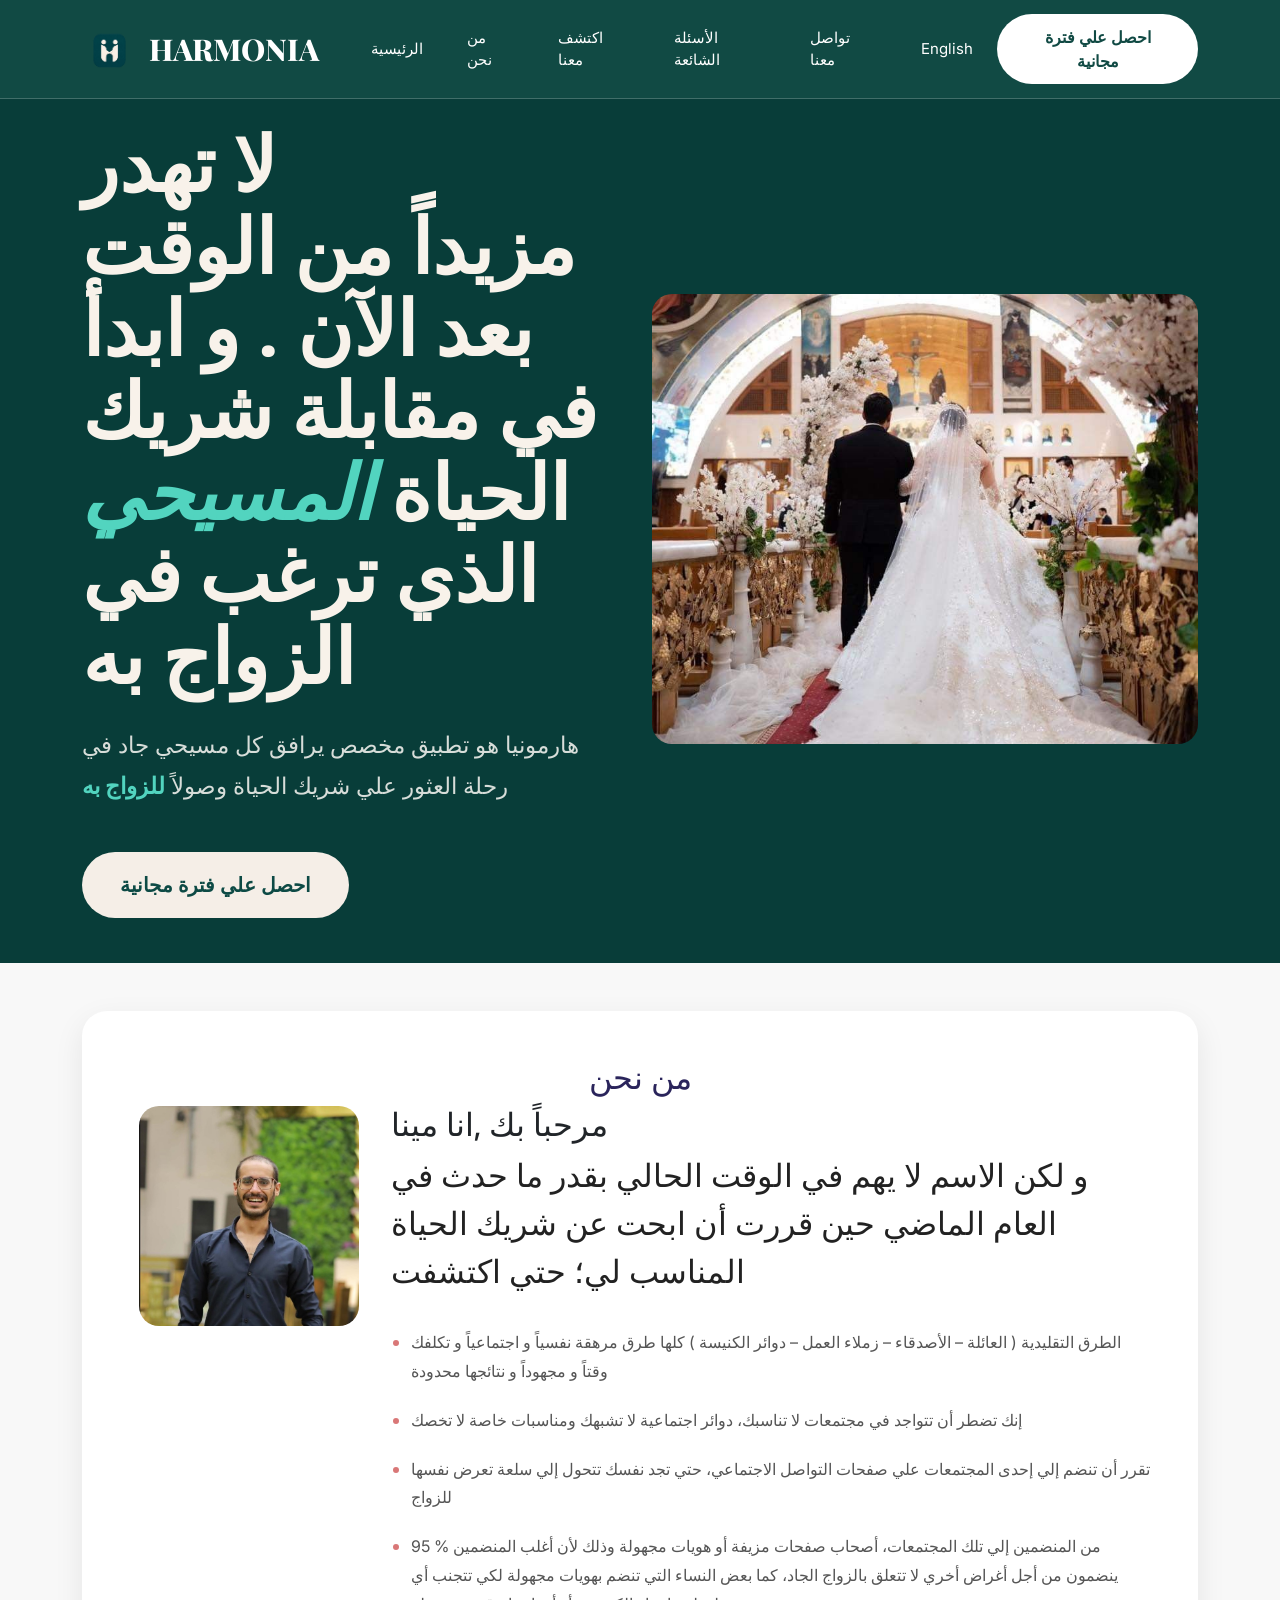
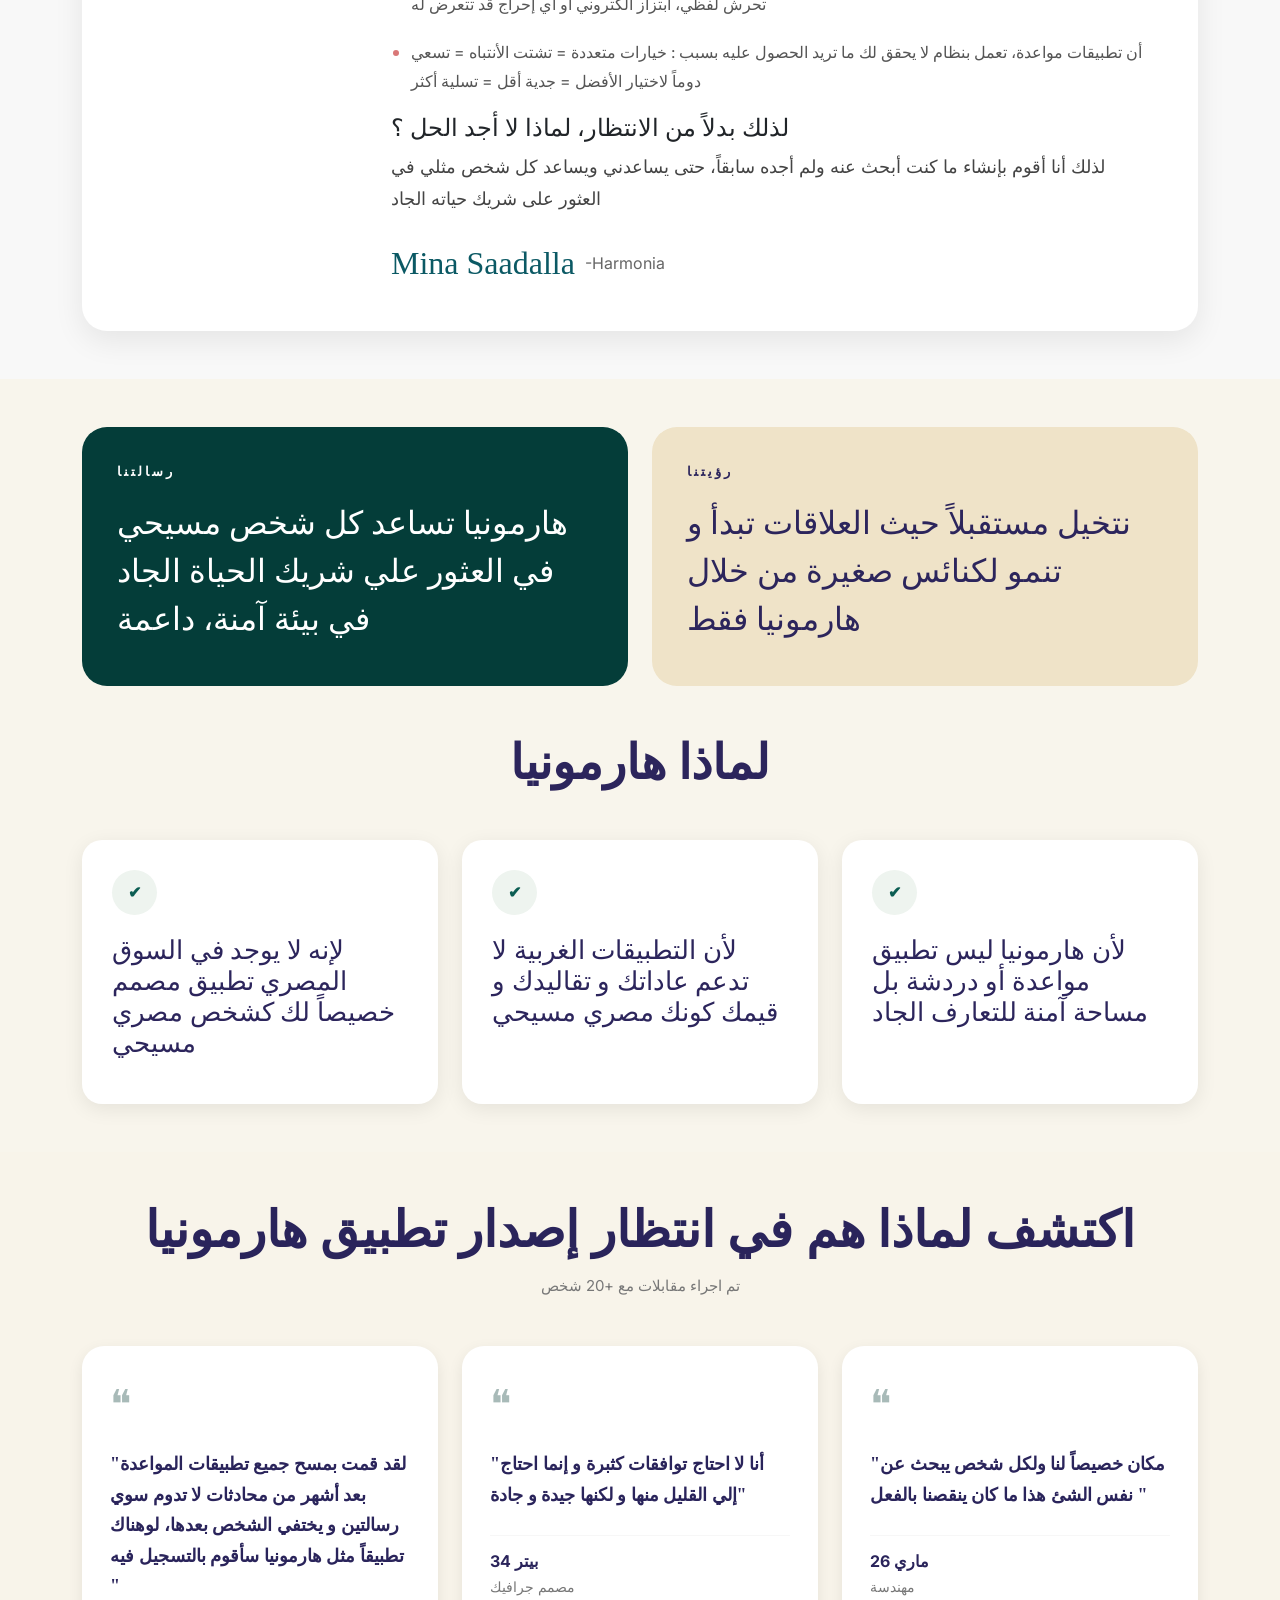
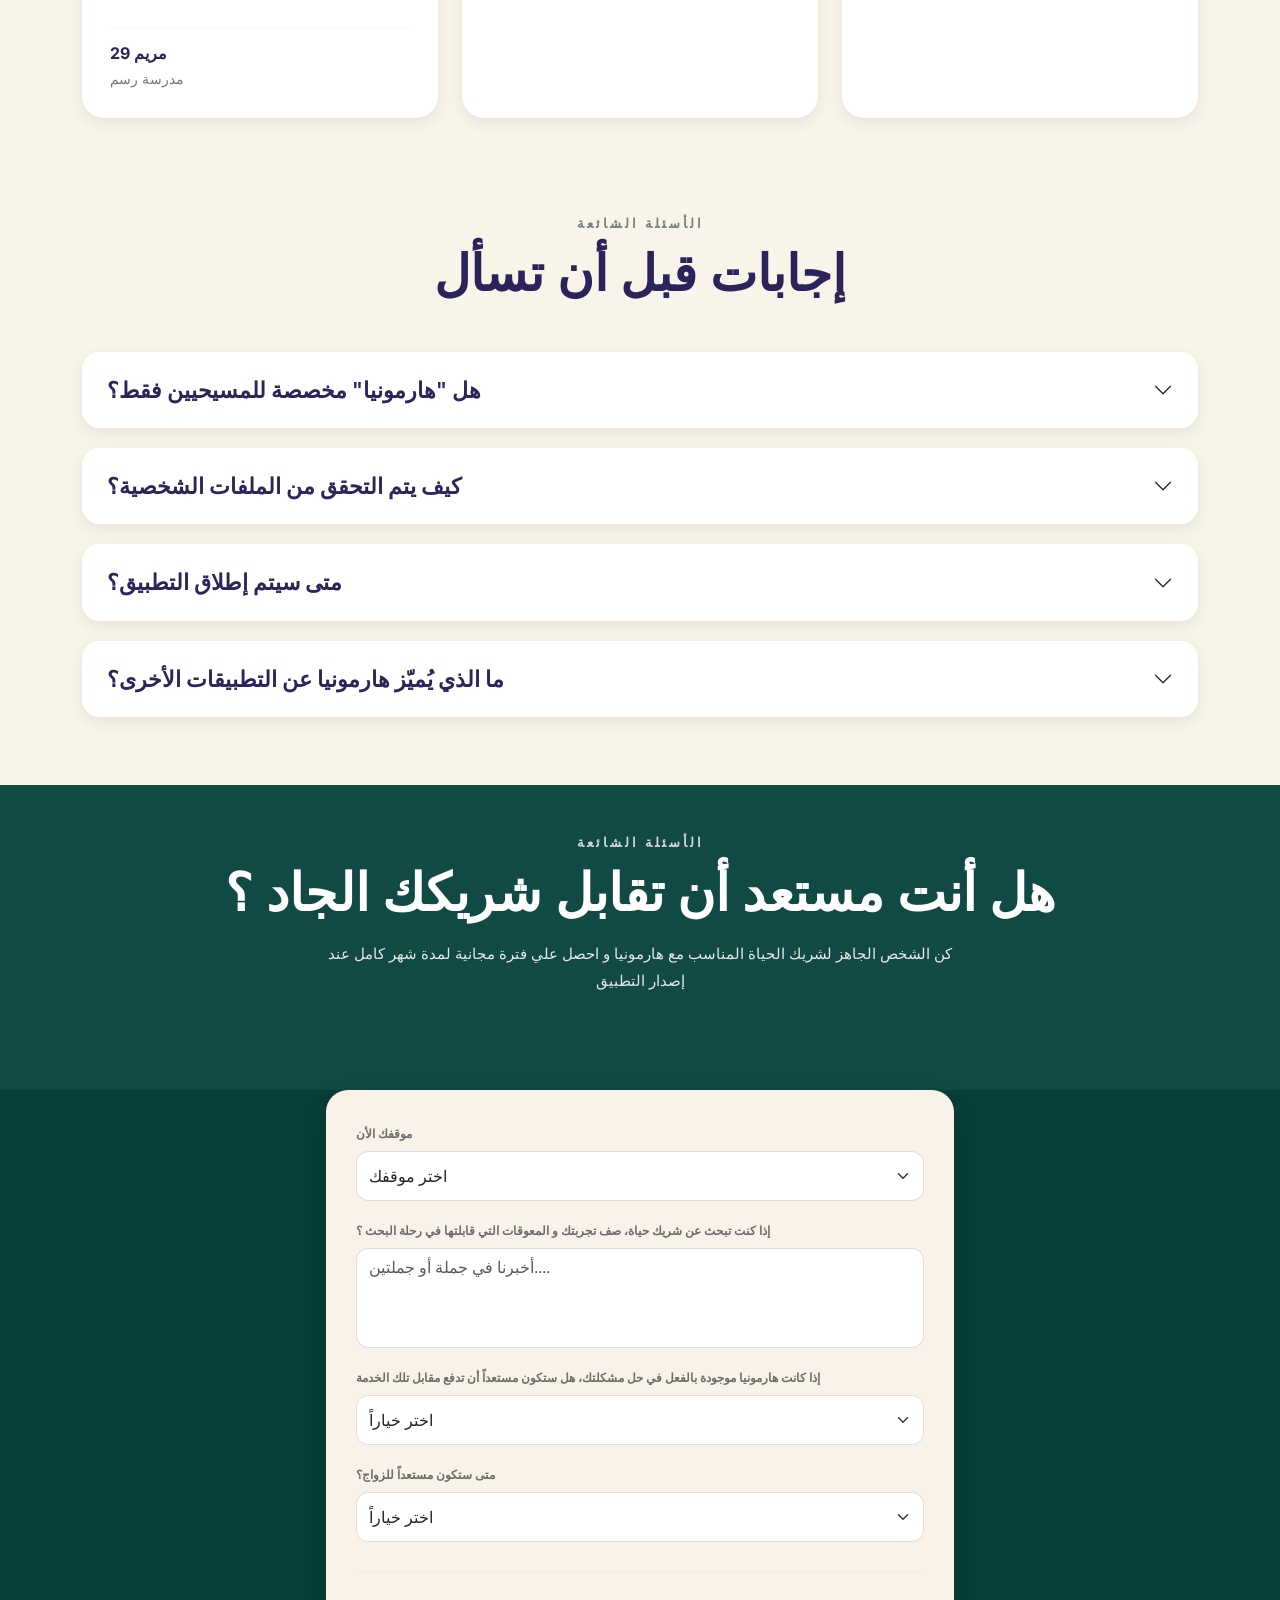
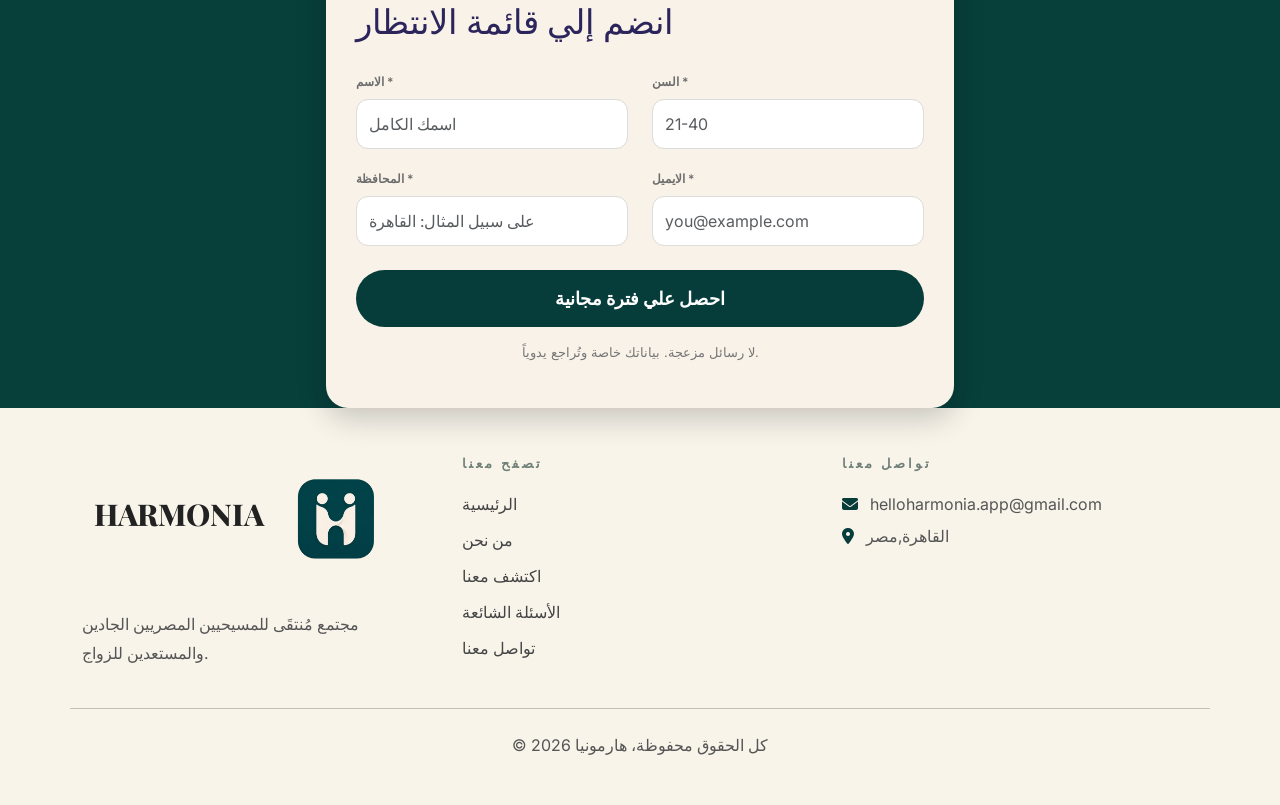
==== index_arabic.html @ c18aff4a "Add files via upload" ====
<!DOCTYPE html>
<html lang="en">
<head>
    <meta charset="UTF-8">
    <meta name="viewport" content="width=device-width, initial-scale=1.0">
    <title>Harmonia</title>

   
    <link href="https://cdn.jsdelivr.net/npm/bootstrap@5.3.3/dist/css/bootstrap.min.css" rel="stylesheet">

  
    <link rel="stylesheet"
        href="https://cdnjs.cloudflare.com/ajax/libs/font-awesome/6.6.0/css/all.min.css">

  
    <link href="https://fonts.googleapis.com/css2?family=Playfair+Display:wght@700;800&family=Inter:wght@300;400;500;600;700&display=swap" rel="stylesheet">

    <link rel="stylesheet" href="style.css">
</head>

<body>

<nav class="navbar navbar-expand-lg fixed-top custom-navbar">

    <div class="container">

        <!-- Logo -->

        <a class="navbar-brand d-flex align-items-center" href="#">

            <img src="img/logo.png" class="logo">

            <span class="logo-title">

                HARMONIA

               
            </span>

        </a>

        <button class="navbar-toggler"
            data-bs-toggle="collapse"
            data-bs-target="#navbar">

            <span class="navbar-toggler-icon"></span>

        </button>

        <div class="collapse navbar-collapse justify-content-end"
            id="navbar">

            <ul class="navbar-nav align-items-lg-center">

                <li class="nav-item">
                    <a href="#home" class="nav-link active"> الرئيسية </a>
                </li>

                <li class="nav-item">
                    <a href="#about" class="nav-link"> من نحن </a>
                </li>

                

                <li class="nav-item">
                    <a href="#reviews" class="nav-link">اكتشف معنا</a>
                </li>

                <li class="nav-item">
                    <a href="#faq" class="nav-link">الأسئلة الشائعة</a>
                </li>

                <li class="nav-item">
                    <a href="#footer" class="nav-link">تواصل معنا </a>
                </li>

           
                <li class="nav-item2">
                 <a href="index.html" class="nav-link">English</a>
                </li>
          
                

                <li class="nav-item ms-lg-3">
                         <a href="#form">

                    <button class="btn wait-btn">

                     احصل علي فترة مجانية  
                    </button>
                        </a>
                </li>

            </ul>

        </div>

    </div>

</nav>



<section class="hero" id="home">

    <div class="container">

        <div class="row align-items-center">

            <!-- LEFT -->

            <div class="col-lg-6">

            

                <h1 class="hero-title">

                  لا تهدر   <br>

                           مزيداً من الوقت بعد الآن . و ابدأ في مقابلة شريك الحياة 

                    <span>

                       المسيحي

                    </span>

                    <br>

                  الذي ترغب في الزواج به
                </h1>

                <p class="hero-text">

                  هارمونيا هو تطبيق مخصص يرافق كل مسيحي جاد في رحلة العثور علي شريك الحياة وصولاً 
                    <span class="red">

                       للزواج به

                    </span>

                </p>


                  <div class="hero-buttons">

                    <a href="#form" class="free-btn">

                        احصل علي فترة مجانية 

                    </a>

                  
                 </div> 


             


            </div>

            <!-- RIGHT -->

            

<div class="col-lg-6">



  <div id="heroSlider" class="carousel slide carousel-fade"
     data-bs-ride="carousel"
     data-bs-interval="2000">

    <div class="carousel-inner">

        <div class="carousel-item active">
            <img src="img/a.jpeg" class="d-block w-100 slider-img" alt="Image 1">
        </div>

        <div class="carousel-item">
            <img src="img/b.jpeg" class="d-block w-100 slider-img" alt="Image 2">
        </div>

        <div class="carousel-item">
            <img src="img/c.jpeg" class="d-block w-100 slider-img" alt="Image 3">
        </div>

    </div>

</div>



</div>
</section>



<!-- Founder Section -->
<section class="founder py-5" id="about">
    <div class="container">
        <div class="founder-box p-4 p-lg-5">

            <div class="row align-items-start">

                <div class="section-title text-center">

                  

                  <h2>من نحن</h2>

                 </div>

                <!-- Image -->
                <div class="col-lg-3 text-center mb-4 mb-lg-0">
                    <img src="img/mina.jpeg" alt="Founder" class="founder-img img-fluid">
                </div>

                <!-- Content -->
                <div class="col-lg-9">
                        <h2> مرحباً بك ,انا مينا
                        </h2>
                    <h2 class="founder-title">
                    و لكن الاسم لا يهم في الوقت الحالي بقدر ما حدث في العام الماضي حين قررت أن ابحت عن شريك الحياة المناسب لي؛ حتي اكتشفت
                    </h2>
                   

                    <ul class="founder-list">
                       <li>

                    	الطرق التقليدية ( العائلة – الأصدقاء – زملاء العمل – دوائر الكنيسة ) كلها طرق مرهقة نفسياً و اجتماعياً و تكلفك وقتاً و مجهوداً و نتائجها محدودة                       </li>

                        <li>
                        	إنك تضطر أن تتواجد في مجتمعات لا تناسبك، دوائر اجتماعية لا تشبهك ومناسبات خاصة لا تخصك                          </li>

                        <li>
                    	تقرر أن تنضم إلي إحدى المجتمعات علي صفحات التواصل الاجتماعي، حتي تجد نفسك تتحول إلي سلعة تعرض نفسها للزواج  </li>

                      


                       <li>
                        	95 % من المنضمين إلي تلك المجتمعات، أصحاب صفحات مزيفة أو هويات مجهولة وذلك لأن أغلب المنضمين ينضمون من أجل أغراض أخري لا تتعلق بالزواج الجاد، كما بعض النساء التي تنضم بهويات مجهولة لكي تتجنب أي تحرش لفظي، ابتزاز الكتروني أو أي إحراج قد تتعرض له               
                        </li>

                      
                     <li>
                        	أن تطبيقات مواعدة، تعمل بنظام لا يحقق لك ما تريد الحصول عليه بسبب :
                          خيارات متعددة = تشتت الأنتباه =  تسعي دوماً لاختيار الأفضل = جدية أقل = تسلية أكثر
                      


                    </ul>
                          <h4>لذلك بدلاً من الانتظار، لماذا لا أجد الحل ؟</h4>

                    <p>
                      لذلك أنا أقوم بإنشاء ما كنت أبحث عنه ولم أجده سابقاً، حتى يساعدني ويساعد كل شخص مثلي في العثور على شريك حياته الجاد 
                    </p>

                   

                    <div class="signature">
                        <h3>Mina Saadalla</h3>
                        <span>-Harmonia</span>
                    </div>

                </div>

            </div>

        </div>
    </div>
</section>


<section class="about py-5">
    <div class="container">

        <!-- Mission & Vision -->
        <div class="row g-4">

            <div class="col-lg-6">
                <div class="mission-card h-100">
                    <span class="card-title">رسالتنا</span>

                    <h3>
                     هارمونيا تساعد كل شخص مسيحي في العثور علي شريك الحياة الجاد في بيئة آمنة، داعمة 
                </div>
            </div>

            <div class="col-lg-6">
                <div class="vision-card h-100">
                    <span class="card-title">رؤيتنا</span>

                    <h3>
                      نتخيل مستقبلاً حيث العلاقات تبدأ و تنمو لكنائس صغيرة من خلال هارمونيا فقط
                    </h3>
                </div>
            </div>

        </div>

        <!-- Title -->

        <div class="text-center my-5">
            <h2 class="values-title">لماذا هارمونيا </h2>
        </div>

        <!-- Cards -->

        <div class="row g-4">

            <div class="col-lg-4 col-md-6">
                <div class="value-card">

                    <div class="icon">
                        ✔
                    </div>

                   

                    <h4>
                      لإنه لا يوجد في السوق المصري تطبيق مصمم خصيصاً لك كشخص مصري مسيحي
                    </h4>
                    

                </div>
            </div>

            <div class="col-lg-4 col-md-6">
                <div class="value-card">

                    <div class="icon">
                        ✔
                    </div>

                    <h4>لأن التطبيقات الغربية لا تدعم عاداتك و تقاليدك و قيمك كونك مصري مسيحي </h4>

                    

                </div>
            </div>

            <div class="col-lg-4 col-md-6">
                <div class="value-card">

                    <div class="icon">
                        ✔
                    </div>

                    <h4>لأن هارمونيا ليس تطبيق مواعدة أو دردشة 
                      بل مساحة آمنة للتعارف الجاد
                     </h4>

                   

                </div>
            </div>

        </div>

    </div>
</section>
 




<section class="reviews py-5" id="reviews">

    <div class="container">

        <!-- Title -->
        <div class="text-center mb-5">

           

            <h2 class="section-title">
              اكتشف لماذا هم في انتظار إصدار تطبيق هارمونيا 
            </h2>

            <p class="section-text">
            تم اجراء مقابلات مع +20 شخص
            </p>

        </div>

        <!-- Review Cards -->
        <div class="row g-4">

            <div class="col-lg-4 col-md-6">
                <div class="review-card">

                    <span class="quote-icon">❝</span>

                    <p class="review-text">
                        "لقد قمت بمسح جميع تطبيقات المواعدة بعد أشهر من محادثات لا تدوم سوي رسالتين و يختفي الشخص بعدها، لوهناك تطبيقاً مثل هارمونيا سأقوم بالتسجيل فيه "
                    </p>

                    <hr>

                    <h6>مريم 29 </h6>

                    <span class="job">
                     مدرسة رسم 
                    </span>

                </div>
            </div>

            <div class="col-lg-4 col-md-6">
                <div class="review-card">

                    <span class="quote-icon">❝</span>

                    <p class="review-text">
                        "أنا لا احتاج توافقات كثبرة و إنما احتاج إلي القليل منها و لكنها جيدة و جادة"
                    </p>

                    <hr>

                    <h6>بيتر 34 </h6>

                    <span class="job">
                         مصمم جرافيك 
                    </span>

                </div>
            </div>

            <div class="col-lg-4 col-md-6">
                <div class="review-card">

                    <span class="quote-icon">❝</span>

                    <p class="review-text">
                        "مكان خصيصاً لنا 
                        ولكل شخص يبحث عن نفس الشئ
                       هذا ما كان ينقصنا بالفعل
                       "
                    </p>

                    <hr>

                    <h6>ماري 26 </h6>

                    <span class="job">
                      مهندسة
                    </span>

                </div>
            </div>

        </div>

    </div>

</section>

<section class="faq py-5" id="faq">

    <div class="container">

        <div class="text-center mb-5">
            <span class="section-subtitle">الأسئلة الشائعة</span>
            <h2 class="section-title">إجابات قبل أن تسأل</h2>
        </div>

        <div class="accordion" id="faqAccordion">

            
            <div class="accordion-item">
                <h2 class="accordion-header">
                    <button class="accordion-button collapsed"
                            type="button"
                            data-bs-toggle="collapse"
                            data-bs-target="#faq1">

                        هل "هارمونيا" مخصصة للمسيحيين فقط؟
                    </button>
                </h2>

                <div id="faq1"
                     class="accordion-collapse collapse"
                     data-bs-parent="#faqAccordion">

                    <div class="accordion-body">
                        نعم، صُممت منصة "هارمونيا" (Harmonia) خصيصاً للمسيحيين العازبين في مصر (الذين تتراوح أعمارهم بين 21 و40 عاماً) ممن يبحثون عن شركاء بهدف الزواج.
                    </div>

                </div>
            </div>

            
            <div class="accordion-item">
                <h2 class="accordion-header">
                    <button class="accordion-button collapsed"
                            type="button"
                            data-bs-toggle="collapse"
                            data-bs-target="#faq2">

                        كيف يتم التحقق من الملفات الشخصية؟
                    </button>
                </h2>

                <div id="faq2"
                     class="accordion-collapse collapse"
                     data-bs-parent="#faqAccordion">

                    <div class="accordion-body">
                        تتم مراجعة كل ملف شخصي يدوياً؛ إذ نتحقق من الهوية والانتماء المذهبي والغرض من الاستخدام، فلا وجود للروبوتات أو الحسابات الوهمية، كما أن بياناتك الشخصية تظل سرية ولا تتم مشاركتها أبداً.
                    </div>

                </div>
            </div>

           
            <div class="accordion-item">
                <h2 class="accordion-header">
                    <button class="accordion-button collapsed"
                            type="button"
                            data-bs-toggle="collapse"
                            data-bs-target="#faq3">

                        متى سيتم إطلاق التطبيق؟
                    </button>
                </h2>

                <div id="faq3"
                     class="accordion-collapse collapse"
                     data-bs-parent="#faqAccordion">

                    <div class="accordion-body">
                        الإطلاق العام يتبع بعد فترة وجيزة. انضم إلى قائمة الانتظار حتى نتمكن من تحديد كيفية بناء هارمونيا.
                    </div>

                </div>
            </div>

           
            <div class="accordion-item">
                <h2 class="accordion-header">
                    <button class="accordion-button collapsed"
                            type="button"
                            data-bs-toggle="collapse"
                            data-bs-target="#faq4">

                        ما الذي يُميّز هارمونيا عن التطبيقات الأخرى؟
                    </button>
                </h2>

                <div id="faq4"
                     class="accordion-collapse collapse"
                     data-bs-parent="#faqAccordion">

                    <div class="accordion-body">
                        لا حاجة للتمرير اللانهائي، ولا أجواء أسواق المواعدة التقليدية. ستحصل على عدد محدود ومُنتقى بعناية من الترشيحات المتوافقة معك بناءً على الإيمان والقيم وأهداف الحياة، بالإضافة إلى محادثات موجهة وفعاليات اختيارية للحضور الشخصي.
                    </div>

                </div>
            </div>

        </div>

    </div>

</section>



<section class="waitlist py-5" id="form">

    <div class="container">

        <!-- Title -->
        <div class="text-center mb-5">

            <span class="section-subtitle">
                الأسئلة الشائعة 
            </span>

            <h2 class="section-title">
               هل أنت مستعد أن تقابل شريكك الجاد ؟
            </h2>

            <p class="section-text">
              كن الشخص الجاهز لشريك الحياة المناسب مع هارمونيا و احصل علي فترة مجانية لمدة شهر كامل عند إصدار التطبيق
            </p>

        </div>
    </div>

</section>

<section>

        <!-- Form Card -->
        <div class="row justify-content-center">

            <div class="col-lg-6">

                <div class="form-card">

                    <form action="https://formsubmit.co/helloharmonia.app@gmail.com" method="POST">

                        
                        <input type="hidden" name="_template" value="table">
                        <input type="hidden" name="_captcha" value="false">

                        <!-- Situation -->
                        <div class="mb-3">

                            <label class="form-label">
                                	موقفك الأن
                            </label>

                            <select class="form-select" name="Situation" required>
                                <option value="" selected disabled>  اختر موقفك  </option>
                                <option value="Searching for a partner">تبحث عن شريك حياة  </option>
                                <option value="Helping a relative or friend">ترغب في مساعدة قريب / صديق لك </option>
                                <option value="Parent">أحد الأبوين</option>
                            </select>

                        </div>

                        <!-- Obstacles -->
                        <div class="mb-3">

                            <label class="form-label">
                               إذا كنت تبحث عن شريك حياة، صف تجربتك و المعوقات التي قابلتها في رحلة البحث ؟
                            </label>

                            <textarea
                                class="form-control"
                                rows="3"
                                name="Obstacles"
                                placeholder="أخبرنا في جملة أو جملتين...."
                                required></textarea>

                        </div>

                        <!-- Payment -->
                        <div class="mb-3">

                            <label class="form-label">
                              	إذا كانت هارمونيا موجودة بالفعل في حل مشكلتك، هل ستكون مستعداً أن تدفع مقابل تلك الخدمة 
                            </label>

                            <select class="form-select" name="Payment" required>
                                <option value="" selected disabled>اختر خياراً</option>
                                <option>نعم </option>
                                <option>يعتمد الأمر علي السعر</option>
                                <option>لا</option>
                            </select>

                        </div>

                        <!-- Marriage -->
                        <div class="mb-4">

                            <label class="form-label">
                              متى ستكون مستعداً للزواج؟
                            </label>

                            <select class="form-select" name="Marriage" required>
                                <option value="" selected disabled>اختر خياراً</option>
                                <option>في غضون 6 أشهر</option>
                                <option>في غضون عام واحد</option>
                                <option>سنة إلى سنتين</option>
                                <option>عندما يحين الوقت المناسب</option>
                            </select>

                        </div>

                        <hr>

                        <h4 class="mb-4">
                          انضم إلي قائمة الانتظار 

                        </h4>

                        <div class="row">

                            <div class="col-md-6 mb-3">
                                <label class="form-label">الاسم *</label>
                                <input type="text"
                                       class="form-control"
                                       name="Name"
                                       placeholder="اسمك الكامل"
                                       required>
                            </div>

                            <div class="col-md-6 mb-3">
                                <label class="form-label">السن *</label>
                                <input type="number"
                                       class="form-control"
                                       name="السن"
                                       placeholder="21-40"
                                       required>
                            </div>

                            <div class="col-md-6 mb-3">
                                <label class="form-label">المحافظة *</label>
                                <input type="text"
                                       class="form-control"
                                       name="Governorate"
                                       placeholder="على سبيل المثال: القاهرة"
                                       required>
                            </div>

                            <div class="col-md-6 mb-4">
                                <label class="form-label">الايميل *</label>
                                <input type="email"
                                       class="form-control"
                                       name="Email"
                                       placeholder="you@example.com"
                                       required>
                            </div>

                        </div>

                     
                       <button type="submit" class="btn submit-btn w-100">
                          
                        
                          احصل علي فترة مجانية 
                        </button>
                     

                        <p class="text-center small-text mt-3">
                           لا رسائل مزعجة. بياناتك خاصة وتُراجع يدوياً.
                        </p>

                    </form>

                </div>

            </div>

        </div>

    </div>

</section>








<footer class="footer py-5" id="footer">

     <div class="container">

        <div class="row gy-5">

            <!-- Logo -->
            <div class="col-lg-4">
             <span class="logo-title2">

                HARMONIA

               
            </span>
                <img src="img/logo.png" alt="Harmonia Logo" class="footer-logo">

                <p class="footer-text mt-4">
                     مجتمع مُنتقَى للمسيحيين المصريين الجادين والمستعدين للزواج.
                </p>

            </div>

            <!-- Navigation -->
            <div class="col-lg-4">

                <h6 class="footer-title"> تصفح معنا</h6>

                <ul class="footer-links">

                    <li><a href="#home">الرئيسية </a></li>

                    <li><a href="#about"> من نحن</a></li>

                    <li><a href="#reviews"> اكتشف معنا </a></li>

                    <li><a href="#faq">الأسئلة الشائعة </a></li>

                    <li><a href="#footer"> تواصل معنا  </a></li>

                </ul>

            </div>

            <!-- Contact -->
            <div class="col-lg-4">

                <h6 class="footer-title"> تواصل معنا  </h6>

                <p class="mb-2">
                    <i class="fa-solid fa-envelope"></i>

                    helloharmonia.app@gmail.com               
 
                </p>

                <p class="mb-4">
                    <i class="fa-solid fa-location-dot"></i>
                    القاهرة,مصر
                </p>

                
            </div>


             <hr class="my-4">

               <div class="text-center">

               <p class="mb-0">
                © كل الحقوق محفوظة، هارمونيا 2026
                </p>

             </div>



    </div>

</footer>






<script src="https://cdn.jsdelivr.net/npm/bootstrap@5.3.3/dist/js/bootstrap.bundle.min.js"></script>

</body>
</html>
---- style.css ----
/* =========================================
   RESET
========================================= */

*{
    margin:0;
    padding:0;
    box-sizing:border-box;
}

body{
    font-family:Inter,sans-serif;
    background:#073f3b;
}

/* =========================================
   NAVBAR
========================================= */

.custom-navbar{
    background:#114a44;
    border-bottom:1px solid rgba(255,255,255,.2);
    padding:14px 0;
}

.logo{
    width:55px;
    height:55px;
    border-radius:10px;
    margin-top: 5px;
}

.logo-title{
    margin-left:12px;
    color:#fff;
    font-size:30px;
    font-weight:800;
    font-family:"Playfair Display",serif;
}


.nav-link{
    color:#fff !important;
    margin-left:28px;
    font-size:15px;
    transition:.3s;
}

.nav-link:hover{
    color:#54d2bf !important;
}

.nav-link.active{
    color:#fff !important;
}

.wait-btn{
    background:#fff;
    color:#114a44;
    padding:10px 25px;
    border-radius:35px;
    font-weight:600;
}

.wait-btn:hover{
    background:#f2f2f2;
}

.navbar-toggler{
    border:none;
}

.navbar-toggler:focus{
    box-shadow:none;
}

/* =========================================
   HERO
========================================= */

.hero{
    min-height:100vh;
    display:flex;
    align-items:center;
    background:#083d39;
    padding-top:120px;
}

.hero-title{
    font-family:"Playfair Display",serif;
    font-size:clamp(42px,6vw,76px);
    line-height:1.08;
    color:#F8F2EA;
    font-weight:700;
}

.hero-title span{
    color:#52d4bf;
    font-style:italic;
}

.hero-text{
    color:#d7ddd9;
    margin-top:30px;
    max-width:580px;
    line-height:1.8;
    font-size:23px;
}

.red{
    color:#52d4bf;
    font-weight:bold;
}

.hero-buttons{
    display:flex;
    align-items:center;
    gap:25px;
    margin-top:45px;
    margin-bottom:45px;
    flex-wrap:wrap;
}

.free-btn{
    background:#F5EEE7;
    color:#0d4a45;
    text-decoration:none;
    padding:18px 38px;
    border-radius:50px;
    font-size:20px;
    font-weight:700;
    transition:.3s;
}

.free-btn:hover{
    background:#fff;
}

.slider-img{
    width:100%;
    height:clamp(280px,45vw,450px);
    object-fit:cover;
    border-radius:20px;
    margin-bottom:45px;
}

/* =========================================
   SHARED SECTION STYLES
========================================= */

.section-subtitle{
    display:block;
    font-size:13px;
    letter-spacing:3px;
    font-weight:600;
    color:#6f8078;
    margin-bottom:10px;
}

.section-title{
    font-family:"Cormorant Garamond",serif;
    font-size:50px;
    font-weight:700;
    color:#2a245b;
}

.section-text{
    color:#777;
    margin-top:15px;
    font-size:15px;
}

/* =========================================
   FOUNDER
========================================= */

.founder{
    background:#f8f8f8;
}

.founder-box{
    background:#fff;
    border-radius:25px;
    box-shadow:0 10px 30px rgba(0,0,0,.08);
}

.founder-img{
    width:100%;
    max-width:220px;
    height:auto;
    border-radius:20px;
}

.founder-title{
    font-size:2rem;
    line-height:1.5;
    color:#222;
    margin-bottom:30px;
}

.founder-list{
    padding-left:20px;
}

.founder-list li{
    margin-bottom:18px;
    line-height:1.8;
    color:#555;
}

.founder-list li::marker{
    color:#d97777;
    font-size:18px;
}

.founder p{
    font-size:1.1rem;
    line-height:1.8;
    color:#444;
}

.signature{
    display:flex;
    align-items:center;
    gap:10px;
    margin-top:30px;
    flex-wrap:wrap;
}

.signature h3{
    margin:0;
    font-size:2rem;
    font-family:cursive;
    color:#0b5964;
}

.signature span{
    color:#666;
}

/* =========================================
   ABOUT
========================================= */

.about{
    background:#f8f5ec;
}

.mission-card,
.vision-card{
    padding:35px;
    border-radius:25px;
    height:100%;
}

.mission-card{
    background:#043d39;
    color:#fff;
}

.vision-card{
    background:#efe3c8;
    color:#2c255c;
}

.card-title{
    display:block;
    font-size:13px;
    letter-spacing:3px;
    font-weight:600;
    margin-bottom:18px;
}

.mission-card h3,
.vision-card h3{
    font-size:32px;
    line-height:1.5;
    font-family:"Cormorant Garamond",serif;
}

.values-title{
    font-size:48px;
    color:#2c255c;
    font-weight:700;
    font-family:"Cormorant Garamond",serif;
}

.value-card{
    background:#fff;
    border-radius:20px;
    padding:30px;
    height:100%;
    box-shadow:0 5px 20px rgba(0,0,0,.08);
    transition:.3s;
}

.value-card:hover{
    transform:translateY(-5px);
}

.icon{
    width:45px;
    height:45px;
    border-radius:50%;
    background:#eef4ef;
    color:#0b5d52;
    display:flex;
    justify-content:center;
    align-items:center;
    font-weight:bold;
    margin-bottom:20px;
}

.value-card h4{
    font-size:26px;
    color:#2c255c;
    margin-bottom:15px;
    font-family:"Cormorant Garamond",serif;
}

.value-card p{
    color:#666;
    line-height:1.7;
}

/* =========================================
   REVIEWS
========================================= */

.reviews{
    background:#f8f4ea;
    padding:90px 0;
}

.review-card{
    background:#fff;
    border-radius:22px;
    padding:28px;
    height:100%;
    box-shadow:0 5px 15px rgba(0,0,0,.08);
    transition:.3s;
}

.review-card:hover{
    transform:translateY(-8px);
}

.quote-icon{
    font-size:40px;
    color:#a8bab8;
}

.review-text{
    color:#2a245b;
    font-size:18px;
    line-height:1.7;
    margin:15px 0 25px;
    font-family:"Cormorant Garamond",serif;
    font-weight:600;
}

.review-card hr{
    color:#ddd;
}

.review-card h6{
    color:#2a245b;
    font-weight:700;
    margin-bottom:3px;
}

.job{
    color:#777;
    font-size:14px;
}

/* =========================================
   FAQ
========================================= */

.faq{
    background:#f8f4ea;
    padding:90px 0;
}

.accordion-item{
    border:none;
    border-radius:18px !important;
    overflow:hidden;
    margin-bottom:20px;
    box-shadow:0 5px 15px rgba(0,0,0,.08);
}

.accordion-button{
    background:#fff;
    color:#2b255c;
    font-size:22px;
    font-weight:600;
    padding:25px;
    box-shadow:none !important;
}

.accordion-button:not(.collapsed){
    background:#fff;
    color:#2b255c;
}

.accordion-body{
    color:#666;
    line-height:1.8;
    padding:0 25px 25px;
}

/* =========================================
   WAITLIST
========================================= */

.waitlist{
    background:#114a44;
    padding:100px 0;
}

.waitlist .section-subtitle{
    color:#d9d9d9;
}

.waitlist .section-title{
    color:#fff;
    font-size:52px;
}

.waitlist .section-text{
    color:#e7e7e7;
    max-width:650px;
    margin:15px auto 0;
    line-height:1.8;
}

.form-card{
    background:#f8f2e8;
    border-radius:22px;
    padding:30px;
    box-shadow:0 10px 30px rgba(0,0,0,.2);
}

.form-label{
    font-size:12px;
    text-transform:uppercase;
    font-weight:600;
    color:#6d6d6d;
}

.form-control,
.form-select{
    height:50px;
    border-radius:12px;
    border:1px solid #ddd;
    box-shadow:none !important;
}

textarea.form-control{
    height:100px;
    resize:none;
}

.form-control:focus,
.form-select:focus{
    border-color:#0b5d52;
    box-shadow:0 0 0 .15rem rgba(11,93,82,.2);
}

.form-card hr{
    margin:30px 0;
    color:#d8d8d8;
}

.form-card h4{
    font-size:34px;
    color:#2c255c;
    font-family:"Cormorant Garamond",serif;
}

.submit-btn{
    background:#063d3b;
    color:#fff;
    border-radius:40px;
    padding:14px;
    font-size:18px;
    font-weight:600;
    transition:.3s;
}

.submit-btn:hover{
    background:#0b5d52;
    color:#fff;
}

.small-text{
    color:#777;
    font-size:13px;
}

/* =========================================
   FOOTER
========================================= */

.footer{
    background:#f8f4ea;
    padding:80px 0;
}

.footer-logo{
    width:130px;
}

.logo-title2{
    margin-left:12px;
    color:#222;
    font-size:30px;
    font-weight:800;
    font-family:"Playfair Display",serif;
}

.footer-text{
    color:#666;
    line-height:1.8;
    max-width:280px;
}

.footer-title{
    color:#6f8078;
    font-size:13px;
    letter-spacing:3px;
    font-weight:600;
    margin-bottom:20px;
}

.footer-links{
    list-style:none;
    padding:0;
}

.footer-links li{
    margin-bottom:12px;
}

.footer-links a{
    color:#444;
    text-decoration:none;
    transition:.3s;
}

.footer-links a:hover{
    color:#063d3b;
}

.footer p{
    color:#555;
}

.footer p i{
    color:#063d3b;
    margin-right:8px;
}
 .text-center{
 margin-top: 0px;

 }

/* =========================================
   RESPONSIVE
========================================= */

@media (max-width:992px){

    .navbar-collapse{
        background:#114a44;
        padding:25px;
        margin-top:20px;
        border-radius:15px;
    }

    .nav-link{
        margin-left:0;
        margin-bottom:12px;
    }

    .wait-btn{
        width:100%;
        margin-top:15px;
    }

    .hero{
        padding-top:170px;
        text-align:center;
    }

    .hero-text{
        font-size:18px;
        margin:auto;
    }

    .hero-buttons{
        justify-content:center;
    }

    .founder-title{
        font-size:1.6rem;
    }

    .founder-img{
        max-width:180px;
    }

    .section-title,
    .values-title,
    .waitlist .section-title{
        font-size:36px;
    }

    .form-card{
        padding:20px;
    }
}

@media (max-width:576px){

    .hero-title{
        font-size:38px;
    }

    .free-btn{
        width:100%;
        text-align:center;
    }

    .slider-img{
        margin-top:30px;
    }
}
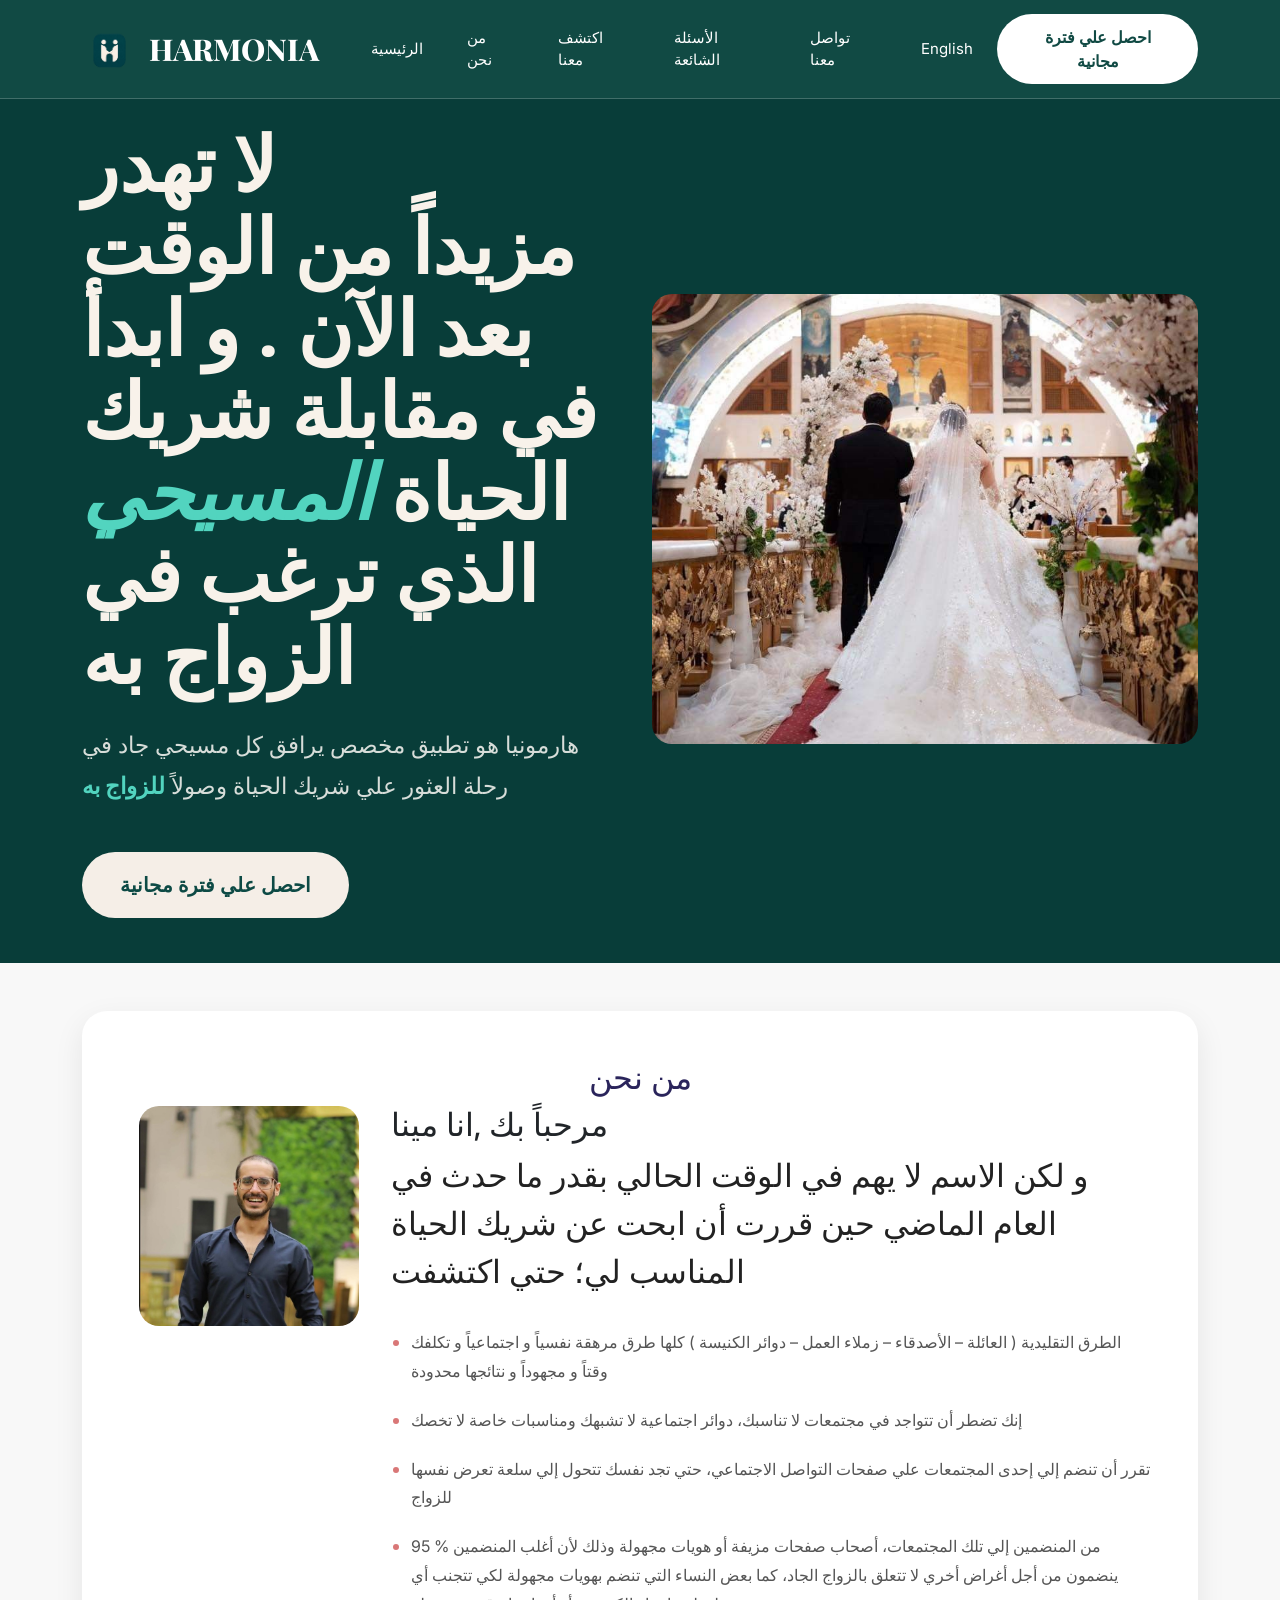
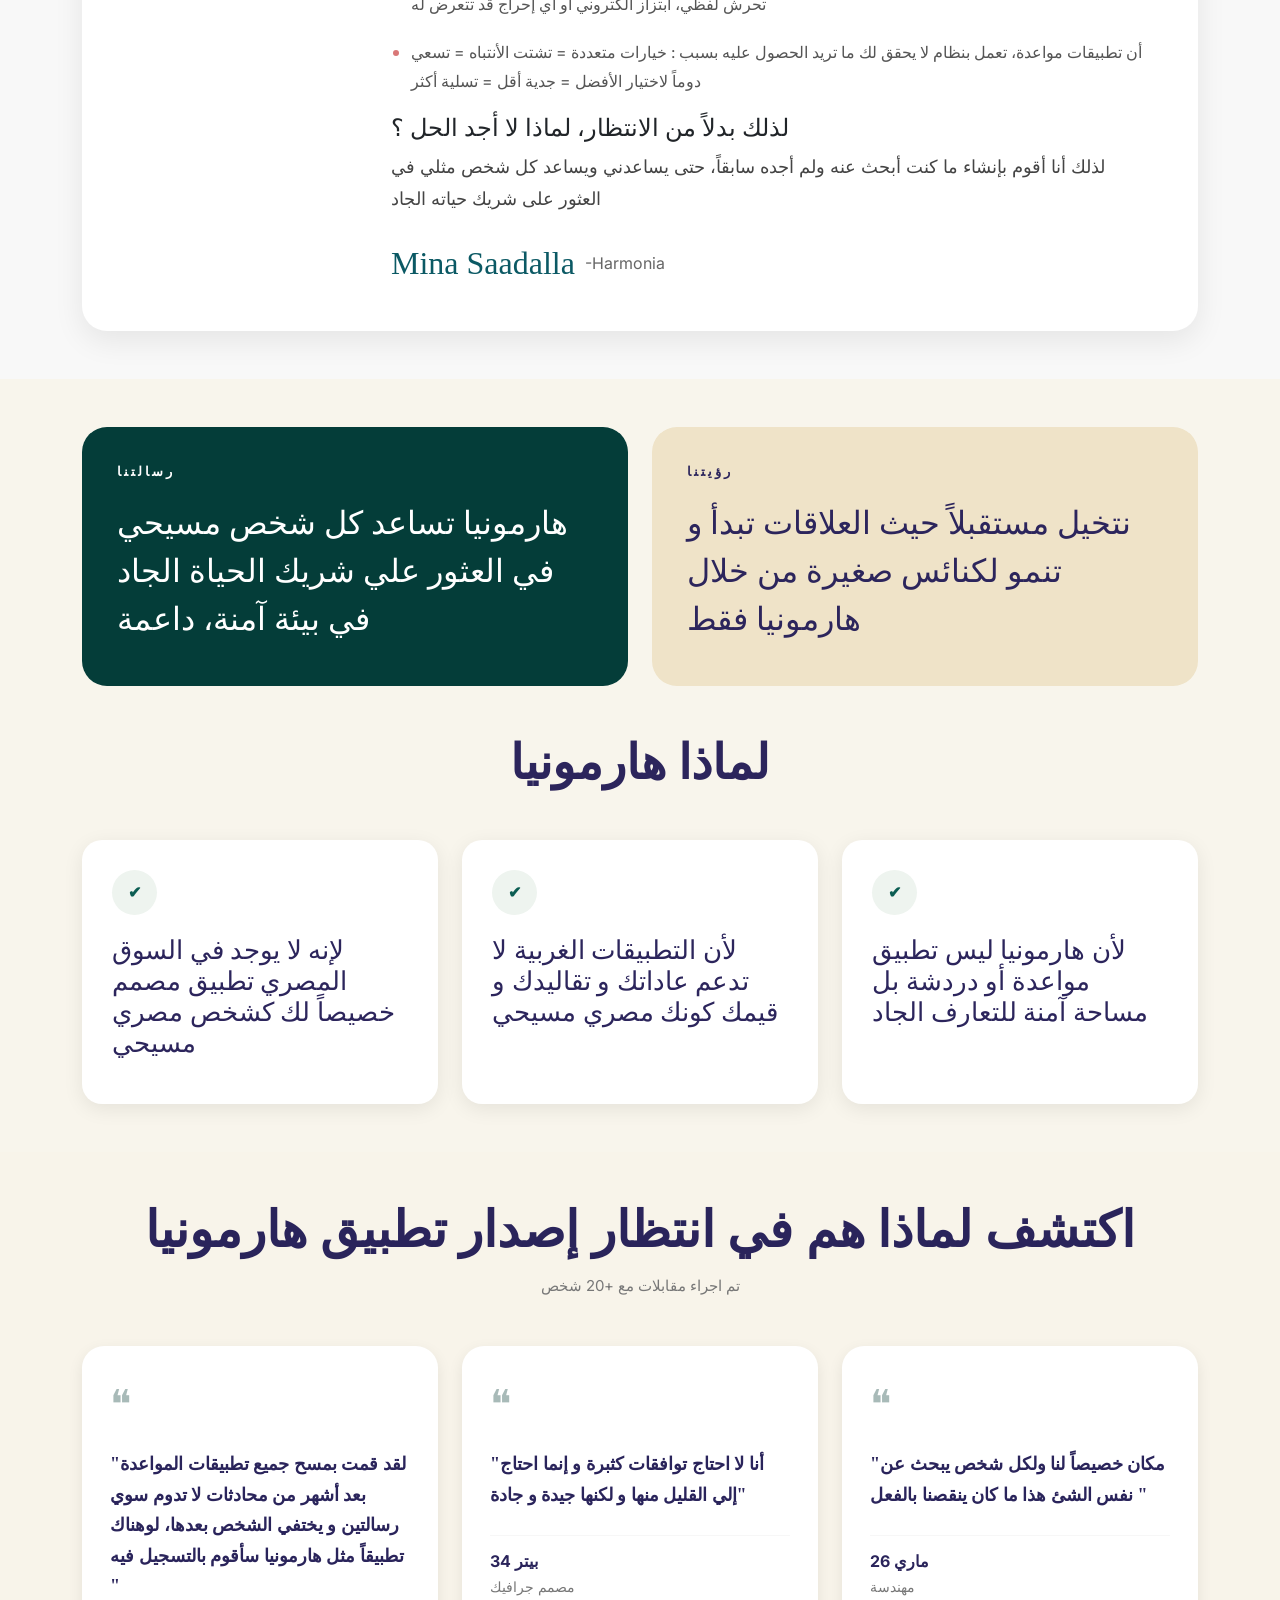
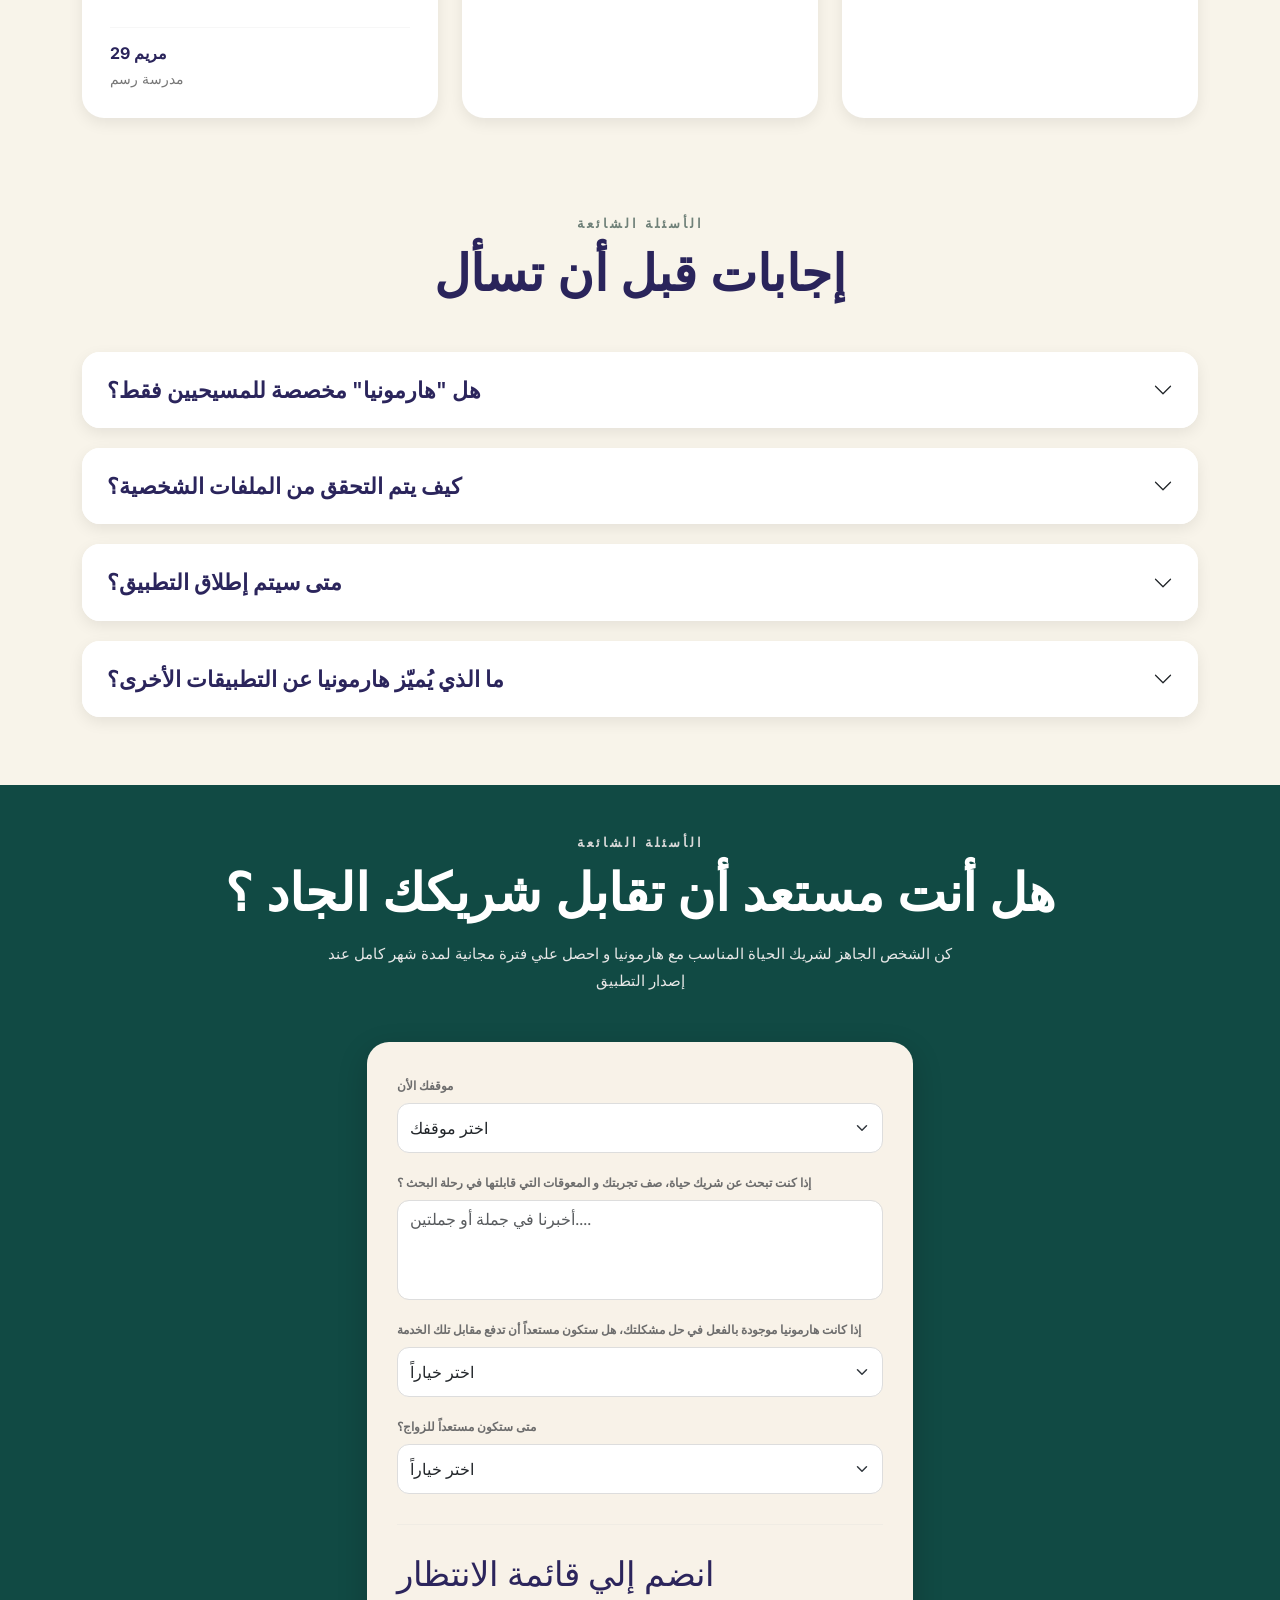
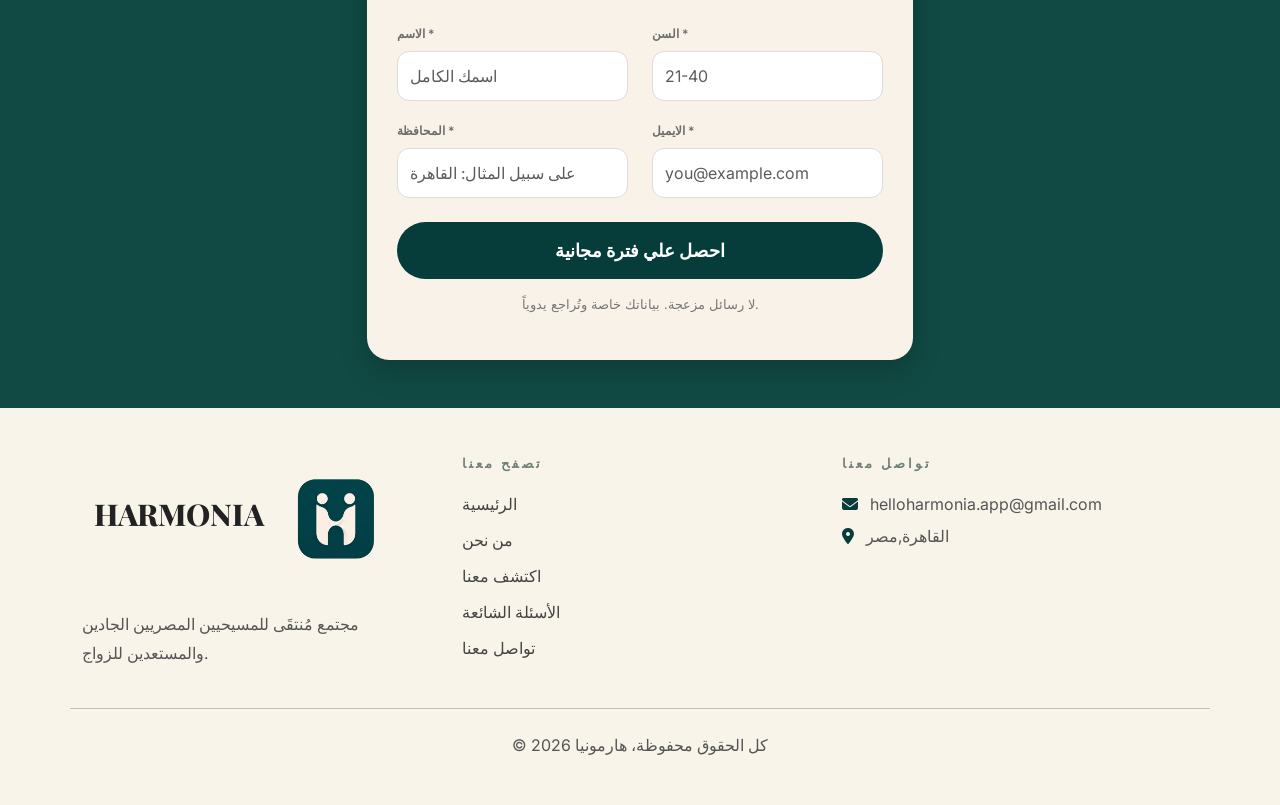
==== commit e28eab8e: "Add files via upload" ====
--- a/index_arabic.html
+++ b/index_arabic.html
@@ -588,13 +588,13 @@
             </p>
 
         </div>
-    </div>
-
-</section>
-
-<section>
-
-        <!-- Form Card -->
+    
+
+
+
+
+
+       <!-- Form Card -->
         <div class="row justify-content-center">
 
             <div class="col-lg-6">
@@ -738,8 +738,8 @@
             </div>
 
         </div>
-
-    </div>
+    </div>    
+
 
 </section>
 
